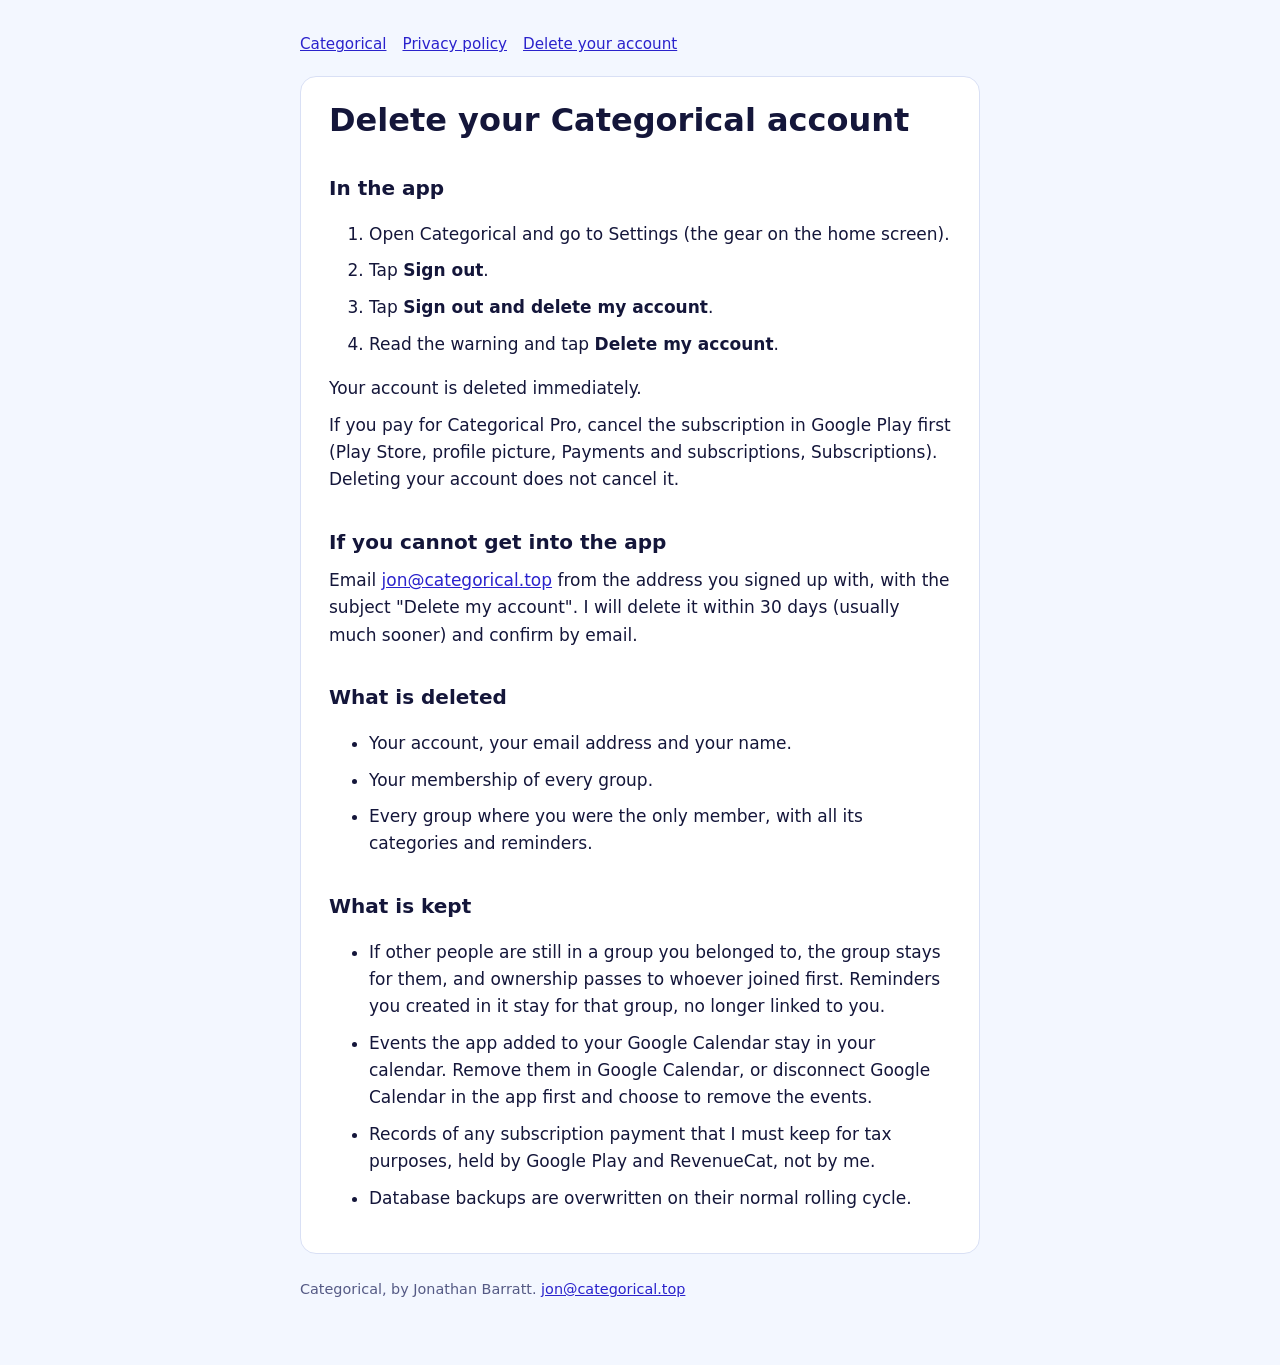
==== delete-account.html @ 4699dc74 "Categorical site" ====
<!doctype html>
<html lang="en"><head><meta charset="utf-8"><meta name="viewport" content="width=device-width,initial-scale=1">
<title>Delete your Categorical account</title><meta name="description" content="How to delete your Categorical account and data"><link rel="stylesheet" href="style.css"></head>
<body><main><nav><a href="/">Categorical</a><a href="/privacy">Privacy policy</a><a href="/delete-account">Delete your account</a></nav>
<div class="card">
<h1>Delete your Categorical account</h1>
<h2>In the app</h2>
<ol>
<li>Open Categorical and go to Settings (the gear on the home screen).</li>
<li>Tap <strong>Sign out</strong>.</li>
<li>Tap <strong>Sign out and delete my account</strong>.</li>
<li>Read the warning and tap <strong>Delete my account</strong>.</li>
</ol>
<p>Your account is deleted immediately.</p>
<p>If you pay for Categorical Pro, cancel the subscription in Google Play first (Play Store, profile picture, Payments and subscriptions, Subscriptions). Deleting your account does not cancel it.</p>
<h2>If you cannot get into the app</h2>
<p>Email <a href="mailto:jon@categorical.top">jon@categorical.top</a> from the address you signed up with, with the subject "Delete my account". I will delete it within 30 days (usually much sooner) and confirm by email.</p>
<h2>What is deleted</h2>
<ul>
<li>Your account, your email address and your name.</li>
<li>Your membership of every group.</li>
<li>Every group where you were the only member, with all its categories and reminders.</li>
</ul>
<h2>What is kept</h2>
<ul>
<li>If other people are still in a group you belonged to, the group stays for them, and ownership passes to whoever joined first. Reminders you created in it stay for that group, no longer linked to you.</li>
<li>Events the app added to your Google Calendar stay in your calendar. Remove them in Google Calendar, or disconnect Google Calendar in the app first and choose to remove the events.</li>
<li>Records of any subscription payment that I must keep for tax purposes, held by Google Play and RevenueCat, not by me.</li>
<li>Database backups are overwritten on their normal rolling cycle.</li>
</ul>
</div>
<footer>Categorical, by Jonathan Barratt. <a href="mailto:jon@categorical.top">jon@categorical.top</a></footer></main></body></html>
---- style.css ----
:root{color-scheme:light dark;--bg:#f3f7ff;--card:#fff;--text:#14163a;--muted:#555a85;--tint:#2a22cc;--border:#d9e0f5}
@media (prefers-color-scheme:dark){:root{--bg:#0b0e24;--card:#141838;--text:#eef0ff;--muted:#a9b0dc;--tint:#9db0ff;--border:#262c5a}}
*{box-sizing:border-box}
body{margin:0;background:var(--bg);color:var(--text);font:17px/1.6 system-ui,-apple-system,"Segoe UI",Roboto,sans-serif}
main{max-width:720px;margin:0 auto;padding:32px 20px 64px}
.card{background:var(--card);border:1px solid var(--border);border-radius:16px;padding:24px 28px}
h1{font-size:2rem;line-height:1.2;margin:0 0 4px}
h2{font-size:1.25rem;margin:2rem 0 .25rem}
p,li{margin:.6rem 0}
.muted{color:var(--muted)}
a{color:var(--tint)}
nav{display:flex;gap:16px;margin-bottom:20px;font-size:.95rem;flex-wrap:wrap}
footer{margin-top:24px;font-size:.9rem;color:var(--muted)}
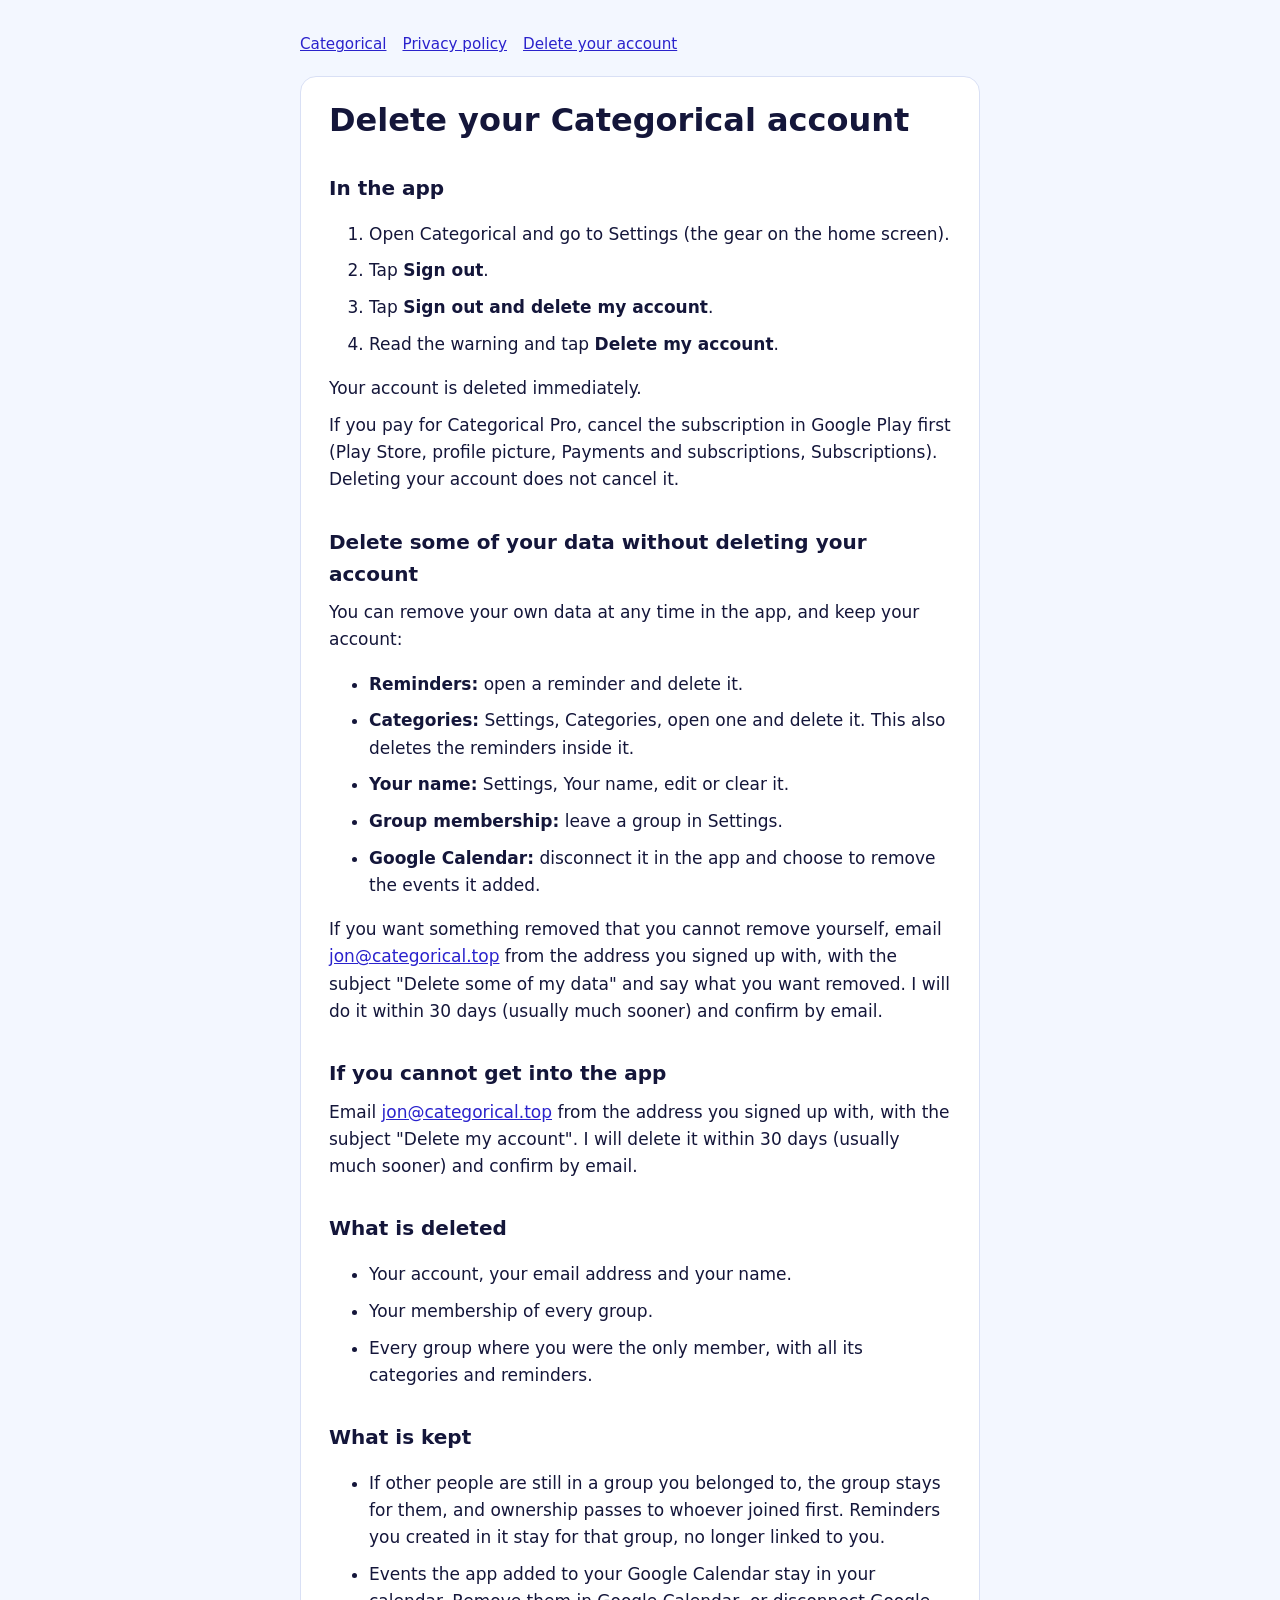
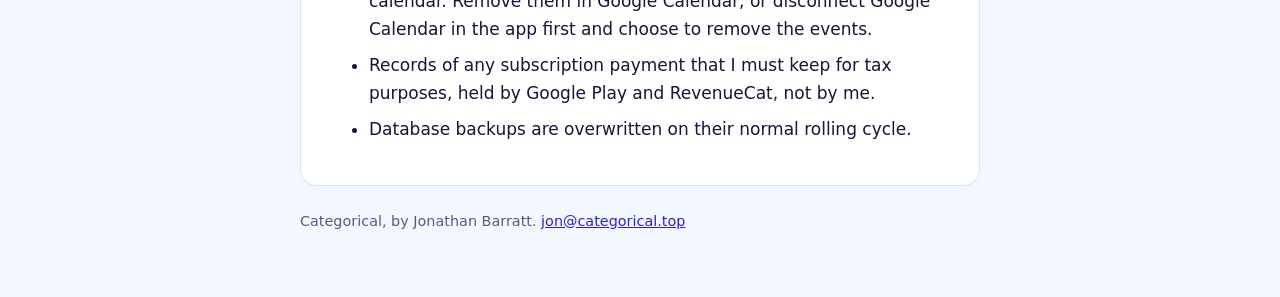
==== commit a4bc1b14: "Add delete some data without deleting account" ====
--- a/delete-account.html
+++ b/delete-account.html
@@ -13,6 +13,16 @@
 </ol>
 <p>Your account is deleted immediately.</p>
 <p>If you pay for Categorical Pro, cancel the subscription in Google Play first (Play Store, profile picture, Payments and subscriptions, Subscriptions). Deleting your account does not cancel it.</p>
+<h2>Delete some of your data without deleting your account</h2>
+<p>You can remove your own data at any time in the app, and keep your account:</p>
+<ul>
+<li><strong>Reminders:</strong> open a reminder and delete it.</li>
+<li><strong>Categories:</strong> Settings, Categories, open one and delete it. This also deletes the reminders inside it.</li>
+<li><strong>Your name:</strong> Settings, Your name, edit or clear it.</li>
+<li><strong>Group membership:</strong> leave a group in Settings.</li>
+<li><strong>Google Calendar:</strong> disconnect it in the app and choose to remove the events it added.</li>
+</ul>
+<p>If you want something removed that you cannot remove yourself, email <a href="mailto:jon@categorical.top">jon@categorical.top</a> from the address you signed up with, with the subject "Delete some of my data" and say what you want removed. I will do it within 30 days (usually much sooner) and confirm by email.</p>
 <h2>If you cannot get into the app</h2>
 <p>Email <a href="mailto:jon@categorical.top">jon@categorical.top</a> from the address you signed up with, with the subject "Delete my account". I will delete it within 30 days (usually much sooner) and confirm by email.</p>
 <h2>What is deleted</h2>
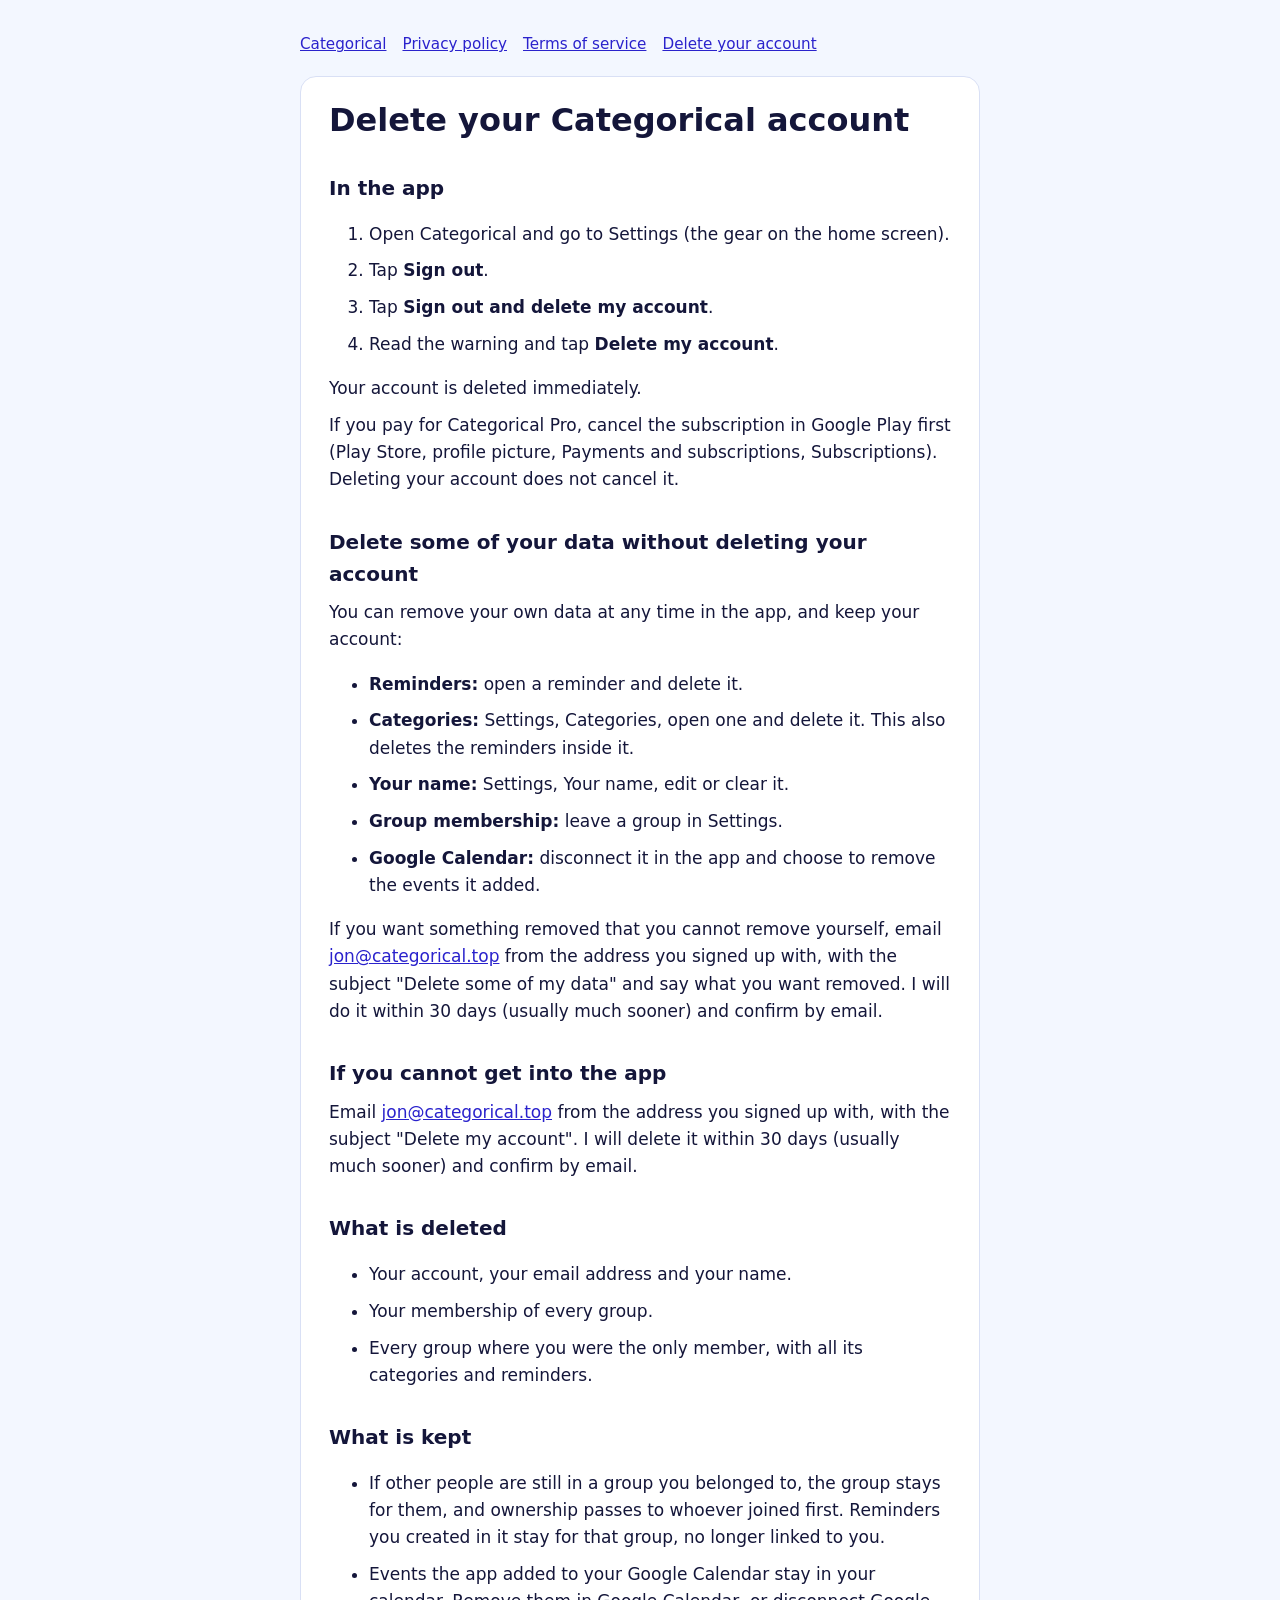
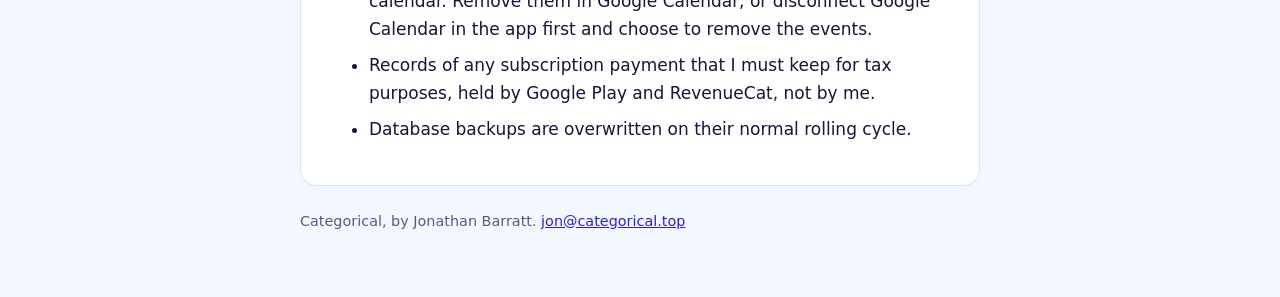
==== commit aea706a0: "tos" ====
--- a/delete-account.html
+++ b/delete-account.html
@@ -1,7 +1,7 @@
 <!doctype html>
 <html lang="en"><head><meta charset="utf-8"><meta name="viewport" content="width=device-width,initial-scale=1">
 <title>Delete your Categorical account</title><meta name="description" content="How to delete your Categorical account and data"><link rel="stylesheet" href="style.css"></head>
-<body><main><nav><a href="/">Categorical</a><a href="/privacy">Privacy policy</a><a href="/delete-account">Delete your account</a></nav>
+<body><main><nav><a href="/">Categorical</a><a href="/privacy">Privacy policy</a><a href="/terms">Terms of service</a><a href="/delete-account">Delete your account</a></nav>
 <div class="card">
 <h1>Delete your Categorical account</h1>
 <h2>In the app</h2>
